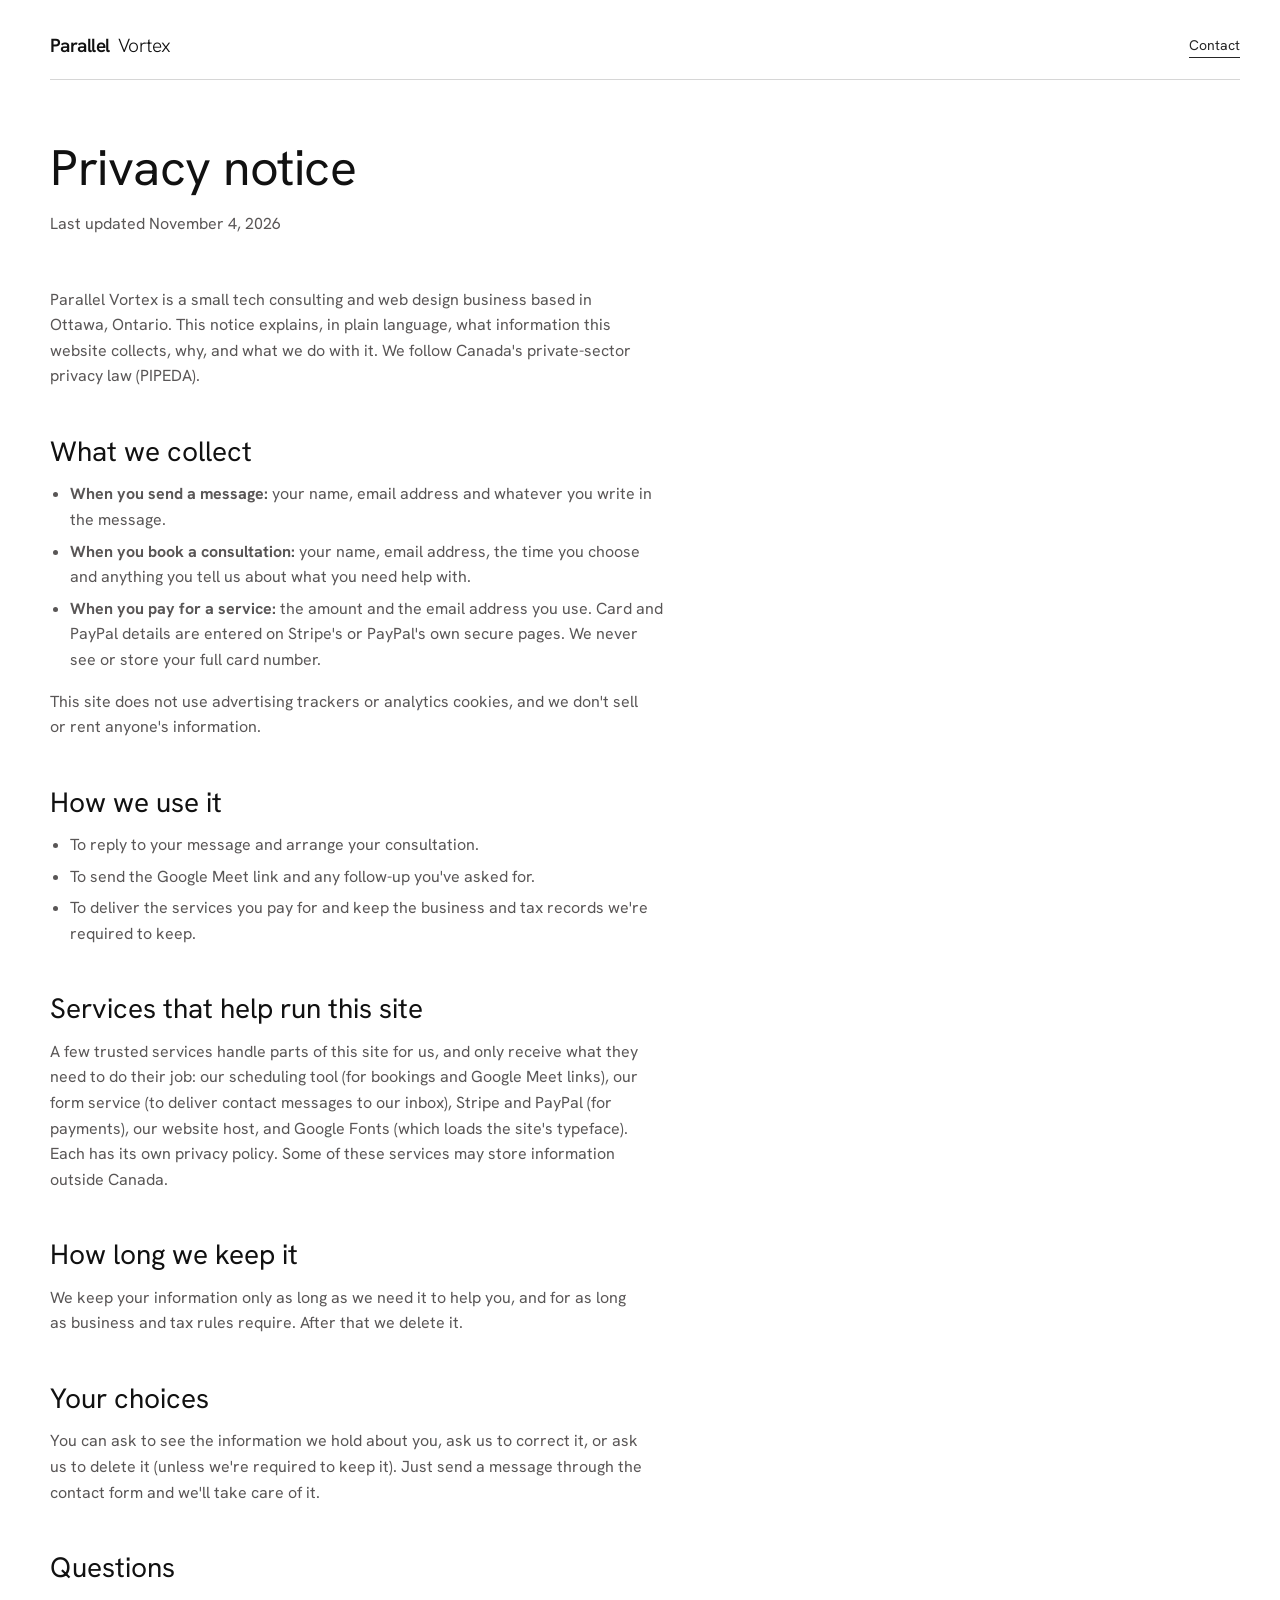
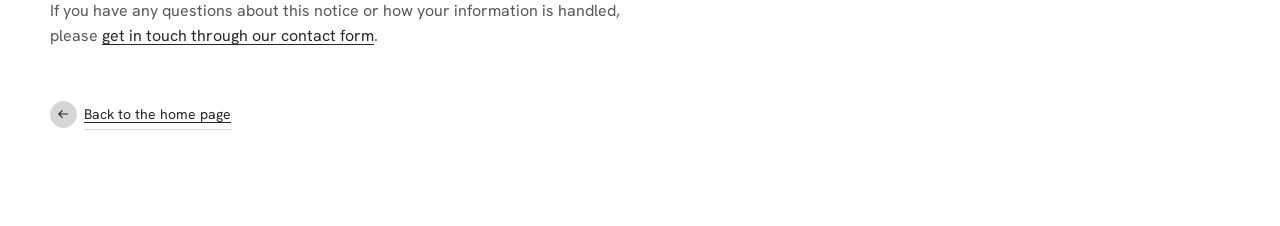
==== privacy.html @ 8aeb6123 "Wire up live integrations and launch tooling - One mode switch in js/config.js: demo keeps the built" ====
<!DOCTYPE html>
<html lang="en-CA">
<head>
  <meta charset="utf-8">
  <meta name="viewport" content="width=device-width, initial-scale=1, viewport-fit=cover">
  <title>Privacy Notice | Parallel Vortex</title>
  <meta name="description" content="How Parallel Vortex collects, uses and protects the information you share through this website.">
  <meta name="theme-color" content="#262626">
  <link rel="icon" href="data:image/svg+xml,%3Csvg xmlns='http://www.w3.org/2000/svg' viewBox='0 0 64 64'%3E%3Crect width='64' height='64' rx='14' fill='%23262626'/%3E%3Ctext x='32' y='42' font-family='Arial,sans-serif' font-size='28' font-weight='700' fill='%23fff' text-anchor='middle' letter-spacing='-1'%3EPV%3C/text%3E%3C/svg%3E">
  <link rel="apple-touch-icon" href="assets/img/apple-touch-icon.png">
  <link rel="preconnect" href="https://fonts.googleapis.com">
  <link rel="preconnect" href="https://fonts.gstatic.com" crossorigin>
  <link href="https://fonts.googleapis.com/css2?family=Hanken+Grotesk:wght@300;400;600&display=swap" rel="stylesheet">
  <link rel="stylesheet" href="css/tokens.css">
  <link rel="stylesheet" href="css/base.css">
  <link rel="stylesheet" href="css/components.css">
  <link rel="stylesheet" href="css/sections.css">
</head>
<body class="page">
  <svg width="0" height="0" style="position:absolute" aria-hidden="true" focusable="false">
    <symbol id="i-arrow" viewBox="0 0 12 12"><path d="M1 6h9.5M6.8 2.2 10.6 6l-3.8 3.8" fill="none" stroke="currentColor" stroke-width="1.2" stroke-linecap="round" stroke-linejoin="round"/></symbol>
  </svg>
  <div data-grid>
    <header class="page__bar">
      <a href="./" aria-label="Parallel Vortex home"><span class="wordmark" aria-hidden="true"><b>Parallel</b><span>Vortex</span></span></a>
      <a href="./#contact" class="buttonLine"><span class="buttonLine__label font-S">Contact</span><span class="buttonLine__line"><span></span><span></span></span></a>
    </header>

    <main class="page__body" id="main">
      <h1 class="font-XL">Privacy notice</h1>
      <p class="page__meta font-S">Last updated November 4, 2026</p>

      <p>Parallel Vortex is a small tech consulting and web design business based in Ottawa, Ontario. This notice explains, in plain language, what information this website collects, why, and what we do with it. We follow Canada's private-sector privacy law (PIPEDA).</p>

      <h2 class="font-M">What we collect</h2>
      <ul>
        <li><strong>When you send a message:</strong> your name, email address and whatever you write in the message.</li>
        <li><strong>When you book a consultation:</strong> your name, email address, the time you choose and anything you tell us about what you need help with.</li>
        <li><strong>When you pay for a service:</strong> the amount and the email address you use. Card and PayPal details are entered on Stripe's or PayPal's own secure pages. We never see or store your full card number.</li>
      </ul>
      <p>This site does not use advertising trackers or analytics cookies, and we don't sell or rent anyone's information.</p>

      <h2 class="font-M">How we use it</h2>
      <ul>
        <li>To reply to your message and arrange your consultation.</li>
        <li>To send the Google Meet link and any follow-up you've asked for.</li>
        <li>To deliver the services you pay for and keep the business and tax records we're required to keep.</li>
      </ul>

      <h2 class="font-M">Services that help run this site</h2>
      <p>A few trusted services handle parts of this site for us, and only receive what they need to do their job: our scheduling tool (for bookings and Google Meet links), our form service (to deliver contact messages to our inbox), Stripe and PayPal (for payments), our website host, and Google Fonts (which loads the site's typeface). Each has its own privacy policy. Some of these services may store information outside Canada.</p>

      <h2 class="font-M">How long we keep it</h2>
      <p>We keep your information only as long as we need it to help you, and for as long as business and tax rules require. After that we delete it.</p>

      <h2 class="font-M">Your choices</h2>
      <p>You can ask to see the information we hold about you, ask us to correct it, or ask us to delete it (unless we're required to keep it). Just send a message through the contact form and we'll take care of it.</p>

      <h2 class="font-M">Questions</h2>
      <p>If you have any questions about this notice or how your information is handled, please <a href="./#contact">get in touch through our contact form</a>.</p>

      <div class="page__actions">
        <a href="./" class="buttonArrow buttonArrow--back" data-color="slate"><span class="button__title">Back to the home page</span><span class="button__arrow" aria-hidden="true"><svg class="icon icon--a1"><use href="#i-arrow"/></svg><svg class="icon icon--a2"><use href="#i-arrow"/></svg></span></a>
      </div>
    </main>
  </div>
</body>
</html>
---- css/tokens.css ----
/* Design tokens (palette, type, easing) */
:root {
  /* Palette */
  --white: #fff;
  --grey-wash: #f8f8f8;
  --mist: #ececec;
  --slate: #d6d6d6;
  --stone: #a3a3a3;
  --grey: #747474;
  --coal: #595656;
  --off-black: #262626;
  --night-black: #111;
  --glass: #0e0e0e99;
  --overlay: #000c;

  /* Type */
  --font: 'Hanken Grotesk', 'Helvetica Neue', Arial, sans-serif;
  --fs-3xl: clamp(4.6rem, .25rem + 5.6640625vw, 7.5rem);
  --fs-xxl: clamp(4.4rem, .2857142857rem + 5.3571428571vw, 5.6rem);
  --fs-xl: clamp(3.2rem, -2.9714285714rem + 8.0357142857vw, 5rem);
  --fs-l: clamp(2.8rem, -.6285714286rem + 4.4642857143vw, 3.8rem);
  --fs-m: clamp(2.4rem, 1.0285714286rem + 1.7857142857vw, 2.8rem);
  --fs-xm: clamp(2rem, .6285714286rem + 1.7857142857vw, 2.4rem);
  --fs-body: 1.6rem;
  --fs-s: 1.4rem;
  --fs-xs: 1.2rem;

  /* Motion */
  --ease-ui: cubic-bezier(0, 0, .13, .99);
  --ease-reveal: cubic-bezier(.14, .83, .4, 1);
  --ease-std: cubic-bezier(.4, 0, .2, 1);

  /* Layout */
  --row-gap: 0;
  --column-gap: 1rem;
  --gutter: 1.5rem;
  --cut: 2rem;
}

@media (min-width: 768px) {
  :root { --gutter: 3rem; }
}
@media (min-width: 1280px) {
  :root { --gutter: 4rem; }
}

/* Service card colour sets (main / content / contrast) */
[data-tone='ink']   { --toneMain: rgb(44, 56, 71);   --toneContent: #fff;    --toneContrast: #262626; }
[data-tone='sky']   { --toneMain: rgb(206, 216, 226); --toneContent: #262626; --toneContrast: #fff; }
[data-tone='clay']  { --toneMain: rgb(140, 88, 66);   --toneContent: #fff;    --toneContrast: #262626; }
[data-tone='sand']  { --toneMain: rgb(228, 210, 188); --toneContent: #262626; --toneContrast: #fff; }
---- css/base.css ----
/* Reset + base */
*, *::before, *::after { box-sizing: border-box; }
html, body, h1, h2, h3, h4, p, ul, ol, li, figure, blockquote, fieldset, legend { margin: 0; padding: 0; }
ul, ol { list-style: none; }
img, picture, video, svg { display: block; max-width: 100%; }
a { color: inherit; text-decoration: none; }
button { background: none; border: 0; padding: 0; cursor: pointer; }
select, button, input, textarea { font-family: inherit; font-size: inherit; line-height: inherit; font-weight: inherit; color: inherit; }
textarea { outline: none; resize: vertical; }
fieldset { border: 0; min-width: 0; }
[hidden] { display: none !important; }

html {
  font-size: 62.5%;
  -webkit-text-size-adjust: 100%;
  overflow-x: clip;
  background: var(--off-black);
}
html.lenis, html.lenis body { height: auto; }
.lenis.lenis-smooth { scroll-behavior: auto !important; }
.lenis.lenis-stopped { overflow: clip; }

body {
  font-family: var(--font);
  font-size: var(--fs-body);
  line-height: 1.5;
  font-weight: 400;
  color: var(--night-black);
  background: var(--white);
  overflow-x: clip;
  min-height: 100vh;
  -webkit-font-smoothing: antialiased;
  -moz-osx-font-smoothing: grayscale;
  text-rendering: optimizeLegibility;
}
body.preloaderActive { overflow: hidden; }
html:has(body.preloaderActive) { overflow: hidden; }

::selection { background: var(--off-black); color: var(--white); }

:focus-visible { outline: .15rem dashed currentColor; outline-offset: .3rem; }

.sr-only {
  position: absolute !important; width: 1px; height: 1px; padding: 0; margin: -1px;
  overflow: hidden; clip: rect(0, 0, 0, 0); white-space: nowrap; border: 0;
}

.skipLink {
  position: fixed; top: 1rem; left: 1rem; z-index: 10000;
  background: var(--white); color: var(--off-black); padding: 1rem 1.6rem; border-radius: .6rem;
  font-size: var(--fs-s); transform: translateY(-200%); transition: transform .3s var(--ease-ui);
}
.skipLink:focus { transform: translateY(0); }

/* Type scale (mirrors the reference type classes) */
.font-3XL, .font-XXL, .font-XL, .font-L, .font-M, .font-XM, .font-S, .font-S--semibold, .font-XS, .font-XS--semibold {
  font-family: var(--font); font-weight: 400; color: inherit; letter-spacing: 0;
}
.font-3XL { font-size: var(--fs-3xl); line-height: 100%; letter-spacing: -.02em; }
.font-XXL { font-size: var(--fs-xxl); line-height: 110%; letter-spacing: -.015em; }
.font-XL  { font-size: var(--fs-xl);  line-height: 110%; letter-spacing: -.01em; }
.font-L   { font-size: var(--fs-l);   line-height: 110%; letter-spacing: -.01em; }
.font-M   { font-size: var(--fs-m);   line-height: 130%; }
.font-XM  { font-size: var(--fs-xm);  line-height: 130%; }
.font-S, .font-S--semibold { font-size: var(--fs-s); line-height: 135%; }
.font-S--semibold { font-weight: 600; }
.font-XS, .font-XS--semibold { font-size: var(--fs-xs); line-height: 140%; }
.font-XS--semibold { font-weight: 600; }

/* Grid template: [full] gutter [main] N columns [main] gutter [full] */
[data-grid] {
  display: grid;
  gap: var(--row-gap) var(--column-gap);
  grid-template-columns: [full-start] minmax(1.5rem, 1fr) [main-start] repeat(4, minmax(0, 100px)) [main-end] minmax(1.5rem, 1fr) [full-end];
  grid-template-rows: auto;
}
@media (min-width: 480px) {
  [data-grid] { grid-template-columns: [full-start] minmax(1.5rem, 1fr) [main-start] repeat(6, minmax(0, 100px)) [main-end] minmax(1.5rem, 1fr) [full-end]; }
}
@media (min-width: 768px) {
  [data-grid] { grid-template-columns: [full-start] minmax(3rem, 1fr) [main-start] repeat(12, minmax(0, 100px)) [main-end] minmax(3rem, 1fr) [full-end]; }
}
@media (min-width: 1280px) {
  [data-grid] { grid-template-columns: [full-start] minmax(4rem, 1fr) [main-start] repeat(20, minmax(50px, 80px)) [main-end] minmax(4rem, 1fr) [full-end]; }
}

/* Chamfered corner motif */
.cut-tl { clip-path: polygon(var(--cut) 0, 100% 0, 100% 100%, 0 100%, 0 var(--cut)); }
.cut-tr { clip-path: polygon(0 0, calc(100% - var(--cut)) 0, 100% var(--cut), 100% 100%, 0 100%); }
.cut-br { clip-path: polygon(0 0, 100% 0, 100% calc(100% - var(--cut)), calc(100% - var(--cut)) 100%, 0 100%); }

/* Scroll-reveal base states (set only when JS + motion are available) */
.js-motion [data-reveal] { opacity: 0; }
[data-imageanimate] {
  clip-path: inset(40% 0 0 0); opacity: .2; overflow: hidden;
  transition: clip-path 1.2s var(--ease-reveal), opacity 1.2s var(--ease-reveal);
}
[data-imageanimate] img { scale: 1.5; transition: scale 1.2s var(--ease-reveal), transform .3s ease-in-out; }
[data-imageanimate='true'] { clip-path: inset(0 0 0 0); opacity: 1; }
[data-imageanimate='true'] img { scale: 1; }
.no-js [data-imageanimate], .reduced [data-imageanimate] { clip-path: none; opacity: 1; }
.no-js [data-imageanimate] img, .reduced [data-imageanimate] img { scale: 1; }

@media (prefers-reduced-motion: reduce) {
  *, *::before, *::after { animation-duration: .01ms !important; animation-iteration-count: 1 !important; transition-duration: .01ms !important; }
}
---- css/components.css ----
/* ==========================================================================
   Icons
   ========================================================================== */
.icon { width: 1.2rem; height: 1.2rem; flex-shrink: 0; }
.icon--lg { width: 1.6rem; height: 1.6rem; }

/* ==========================================================================
   buttonArrow: underlined label + round arrow chip
   ========================================================================== */
.buttonArrow {
  display: inline-flex; flex-direction: row; align-items: center; gap: .7rem;
  color: var(--off-black); background: transparent; width: fit-content; height: 2.7rem;
  font-size: var(--fs-s); line-height: 135%; cursor: pointer; position: relative; z-index: 2;
}
.buttonArrow .button__title {
  margin-bottom: -1rem; padding-bottom: .5rem; border-bottom: .1rem solid var(--slate); white-space: nowrap;
}
.buttonArrow .button__arrow {
  border-radius: 50%; width: 2.7rem; height: 2.7rem; max-height: 2.7rem; flex-shrink: 0;
  display: flex; justify-content: center; align-items: center; margin-bottom: -.5rem;
  background: var(--white); color: var(--night-black); border: .1rem solid var(--white);
  overflow: hidden; position: relative;
  transition: width .3s var(--ease-ui), border-radius .3s var(--ease-ui), background-color .3s var(--ease-ui);
}
.buttonArrow .button__arrow .icon { position: absolute; top: 50%; left: 50%; width: 1.1rem; height: 1.1rem; }
.buttonArrow .button__arrow .icon--a1 { transform: translate(-50%, -50%); transition: transform .3s ease; }
.buttonArrow .button__arrow .icon--a2 { transform: translate(-260%, -50%); transition: transform .3s ease; }
@media (hover: hover) and (pointer: fine) {
  .buttonArrow:hover .button__arrow, [data-arrowhover]:hover .buttonArrow .button__arrow { width: 3.7rem; border-radius: 1.35rem; }
  .buttonArrow:hover .button__arrow .icon--a1, [data-arrowhover]:hover .buttonArrow .icon--a1 { transform: translate(220%, -50%); }
  .buttonArrow:hover .button__arrow .icon--a2, [data-arrowhover]:hover .buttonArrow .icon--a2 { transform: translate(-50%, -50%); transition-delay: .3s; }
}
.buttonArrow[data-color='slate'] .button__arrow { background: var(--slate); border-color: var(--slate); color: var(--off-black); }
.buttonArrow[data-color='dark'] .button__arrow { background: var(--off-black); border-color: var(--off-black); color: var(--white); }
.buttonArrow[data-color='white'] { color: var(--white); }
.buttonArrow[data-color='white'] .button__title { border-color: rgba(255, 255, 255, .5); }
.buttonArrow[data-color='white'] .button__arrow { background: var(--white); color: var(--off-black); }
.buttonArrow[data-border] .button__arrow { background: transparent; color: var(--white); }
.buttonArrow[data-no-underline] .button__title { border-bottom: none; }
.buttonArrow--icon .button__arrow { margin-bottom: 0; }
.buttonArrow--down .button__arrow { transform: rotate(90deg); }
.buttonArrow--up .button__arrow { transform: rotate(-90deg); }
.buttonArrow--back { flex-direction: row-reverse; }
.buttonArrow--back .button__arrow { transform: rotate(180deg); }
.buttonArrow[disabled], .buttonArrow[aria-disabled='true'] { opacity: .45; pointer-events: none; }
.buttonArrow.is-loading .button__arrow .icon { opacity: 0; }
.buttonArrow.is-loading .button__arrow::after {
  content: ''; width: 1.2rem; height: 1.2rem; border-radius: 50%;
  border: .15rem solid currentColor; border-right-color: transparent; animation: spin .7s linear infinite;
}
@keyframes spin { to { transform: rotate(360deg); } }

/* ==========================================================================
   buttonCircle: outlined circle with rising fill
   ========================================================================== */
.buttonCircle {
  position: relative; display: flex; align-items: center; justify-content: center;
  padding: 1.2rem; border-radius: 50%; width: fit-content; height: fit-content; overflow: hidden;
  color: var(--off-black); background: transparent; border: .1rem solid var(--off-black); isolation: isolate;
  transition: color .3s var(--ease-ui), border-color .3s var(--ease-ui);
}
.buttonCircle .icon { position: relative; z-index: 2; width: 1.4rem; height: 1.4rem; }
.buttonCircle__background {
  z-index: 1; position: absolute; inset: 100% 0 0 0; border-radius: 100%; background: var(--off-black);
  transition: all .3s var(--ease-ui);
}
.buttonCircle[data-color='white'] { color: var(--white); border-color: var(--white); }
.buttonCircle[data-color='white'] .buttonCircle__background { background: var(--white); }
.buttonCircle[data-tonecolor] { color: var(--toneContent); border-color: var(--toneContent); }
.buttonCircle[data-tonecolor] .buttonCircle__background { background: var(--toneContent); }
.buttonCircle--sm { padding: .9rem; }
.buttonCircle--sm .icon { width: 1.1rem; height: 1.1rem; }
.buttonCircle[disabled] { opacity: .3; pointer-events: none; }
@media (hover: hover) and (pointer: fine) {
  .buttonCircle:hover, [data-btnhover]:hover .buttonCircle { color: var(--white); }
  .buttonCircle:hover .buttonCircle__background, [data-btnhover]:hover .buttonCircle .buttonCircle__background { top: 0; border-radius: 25%; }
  .buttonCircle[data-color='white']:hover, [data-btnhover]:hover .buttonCircle[data-color='white'] { color: var(--off-black); }
  .buttonCircle[data-tonecolor]:hover, [data-btnhover]:hover .buttonCircle[data-tonecolor] { color: var(--toneContrast); }
}

/* ==========================================================================
   buttonLine: text with sliding underline
   ========================================================================== */
.buttonLine {
  color: var(--off-black); background: transparent; width: fit-content; height: fit-content;
  display: inline-flex; flex-direction: column; transition: color .3s var(--ease-ui); font-size: var(--fs-s);
}
.buttonLine__label { display: inline-flex; align-items: center; gap: .7rem; }
.buttonLine__line { margin-top: .3rem; width: 100%; position: relative; height: .1rem; overflow: hidden; }
.buttonLine__line > span { position: absolute; inset: 0; background: currentColor; transition: transform .3s; }
.buttonLine__line > span:last-child { transform: translateX(-105%); }
.buttonLine[data-color='white'] { color: var(--white); }
@media (hover: hover) and (pointer: fine) {
  .buttonLine:hover .buttonLine__line > span:first-child { transform: translateX(105%); }
  .buttonLine:hover .buttonLine__line > span:last-child { transform: translateX(0); transition-delay: .3s; }
}
/* Hidden-line variant (grey text, line appears on hover) */
.buttonLine[data-hideline] { color: var(--grey); }
.buttonLine[data-hideline] .buttonLine__line > span:first-child { transform: translateX(-105%); }
.buttonLine[data-hideline] .buttonLine__line > span:last-child { opacity: 0; }
@media (hover: hover) and (pointer: fine) {
  .buttonLine[data-hideline]:hover { color: var(--white); }
  .buttonLine[data-hideline]:hover .buttonLine__line > span:first-child { transform: translateX(0); }
}

/* ==========================================================================
   Header + menu button
   ========================================================================== */
.mainHeader { position: fixed; inset: 0 0 auto 0; z-index: 900; pointer-events: none; }
.navigationMain { position: relative; }
.navigationMain__topBar {
  grid-column: main; display: flex; align-items: center; justify-content: space-between;
  margin: 2.5rem -1rem; padding: 1rem; position: relative; z-index: 10;
}
.navigationMain__topBarLogo {
  pointer-events: auto; display: flex; align-items: center; height: 3rem; color: var(--white);
  transition: color .3s;
}
body[data-logocolor='dark'] .navigationMain__topBarLogo { color: var(--night-black); }
.menu-open .navigationMain__topBarLogo { color: var(--white) !important; opacity: 1 !important; pointer-events: auto !important; }
.navigationMain__topBarItems { pointer-events: auto; display: flex; }

.wordmark { display: inline-flex; align-items: baseline; gap: .45em; font-size: 1.9rem; line-height: 1; letter-spacing: -.03em; white-space: nowrap; }
.wordmark b { font-weight: 600; }
.wordmark span { font-weight: 300; }

.buttonMenu {
  padding: 0 .7rem 0 0; border-radius: .6rem; background: var(--glass);
  -webkit-backdrop-filter: blur(5px); backdrop-filter: blur(5px); color: var(--white);
  height: 3.6rem; display: flex; align-items: center; justify-content: center; transition: all .3s;
}
.buttonMenu:focus-visible { outline: .15rem dashed var(--white); outline-offset: .2rem; }
.buttonMenu__text {
  background: var(--off-black); height: 2.4rem; margin-left: .6rem; margin-right: .5rem; padding: 0 .8rem;
  border-radius: .4rem; display: flex; align-items: center; justify-content: center; color: var(--white);
}
.buttonMenu__textClose { display: none; }
.buttonMenu[data-menu='open'] { color: var(--night-black); background: var(--white); }
.buttonMenu[data-menu='open'] .buttonMenu__textMenu { display: none; }
.buttonMenu[data-menu='open'] .buttonMenu__textClose { display: flex; }
.menuLine { width: 3rem; height: 3rem; overflow: visible; }

/* ==========================================================================
   Full-screen menu overlay
   ========================================================================== */
.navigationMain__dropDown {
  position: fixed; inset: 0; top: 100vh; height: 100dvh; min-height: 100dvh; width: 100%;
  background: var(--overlay); -webkit-backdrop-filter: blur(3.5rem); backdrop-filter: blur(3.5rem);
  color: var(--white); pointer-events: auto; display: none; grid-template-rows: auto 1fr;
  overflow-y: auto; overscroll-behavior: contain; z-index: 5;
}
.navigationMain__dropDownLine {
  grid-column: 2 / -2; grid-row: 1; height: 10rem; border-bottom: .1rem solid var(--white); opacity: .3;
}
@media (min-width: 1280px) { .navigationMain__dropDownLine { height: 13rem; } }
.navigationMain__dropDownWrapper {
  grid-column: full; grid-row: 2; display: grid; grid-template-columns: subgrid; grid-template-rows: auto auto 1fr;
  padding-bottom: 2.5rem;
}
@media (min-width: 768px) { .navigationMain__dropDownWrapper { grid-template-rows: auto 1fr; padding-bottom: 3.5rem; } }

.navigationMain__label { padding: 1rem 0; color: var(--grey); margin-bottom: .7rem; display: block; }
@media (min-width: 768px) { .navigationMain__label { padding: 1.6rem 0 1rem; } }

.navigationMain__mainMenu {
  grid-column: 2 / -2; grid-row: 1; display: flex; flex-direction: column; padding-bottom: 3rem;
  border-bottom: 1px solid rgba(255, 255, 255, .3);
}
@media (min-width: 768px) { .navigationMain__mainMenu { grid-column: 2 / 9; border-bottom: none; padding-bottom: 0; } }
@media (min-width: 1280px) { .navigationMain__mainMenu { grid-column: 2 / 12; } }
.navigationMain__mainMenuItem { display: inline-flex; margin-bottom: .7rem; transition: filter .3s, opacity .3s; }

.navigationMain__subMenu {
  grid-column: 2 / -2; grid-row: 2; display: flex; flex-direction: column; gap: .3rem;
  padding: 2rem 0 3rem; border-bottom: 1px solid rgba(255, 255, 255, .3);
}
@media (min-width: 768px) { .navigationMain__subMenu { grid-column: 9 / -2; grid-row: 1; padding: 0; border-bottom: none; } }
@media (min-width: 1280px) { .navigationMain__subMenu { grid-column: -9 / -2; } }
.navigationMain__subMenuItem { display: inline-flex; margin-bottom: 1rem; transition: filter .3s; }
@media (min-width: 768px) { .navigationMain__subMenuItem { margin-bottom: .2rem; } }
@media (min-width: 768px) and (hover: hover) {
  [data-blurred='true'] { filter: blur(.2rem); }
}

.navigationMain__bottom {
  grid-column: 2 / -2; grid-row: 3; align-self: end; display: flex; flex-direction: column; gap: 4rem; margin-top: 5rem;
}
@media (min-width: 768px) {
  .navigationMain__bottom { grid-row: 2; flex-direction: row; justify-content: space-between; align-items: end; margin-top: 6rem; }
}
.navigationMain__social { display: flex; flex-direction: row; gap: 2rem; flex-wrap: wrap; }
.navigationMain__contact { display: flex; gap: 4rem; flex-wrap: wrap; }

.contactInfo { display: flex; flex-direction: column; gap: .4rem; }
.contactInfo__label { margin-bottom: .6rem; }
.contactInfo p { color: inherit; }

/* ==========================================================================
   Blob cursor
   ========================================================================== */
.blob {
  position: fixed; top: 0; left: 0; z-index: 800; pointer-events: none;
  width: 11rem; height: 11rem; border-radius: 50%; display: none; align-items: center; justify-content: center;
  background: var(--glass); -webkit-backdrop-filter: blur(10px); backdrop-filter: blur(10px);
  color: var(--white); font-size: 1.6rem; font-weight: 300; text-align: center;
  transform: scale(0); opacity: 0;
}
@media (hover: hover) and (pointer: fine) { .blob { display: flex; } }

/* ==========================================================================
   Form fields (underline style)
   ========================================================================== */
.field { display: flex; flex-direction: column; gap: .6rem; position: relative; }
.field__label { color: var(--coal); }
.field__input {
  width: 100%; border: 0; border-bottom: .1rem solid var(--slate); background: transparent;
  padding: .6rem 0 1rem; font-size: var(--fs-xm); line-height: 1.3; color: var(--night-black); border-radius: 0;
  transition: border-color .3s var(--ease-ui); -webkit-appearance: none; appearance: none;
}
.field__input::placeholder { color: var(--stone); }
.field__input:focus { outline: none; border-bottom-color: var(--off-black); }
.field__input:focus-visible { outline: none; }
textarea.field__input { min-height: 9rem; font-size: var(--fs-body); line-height: 1.5; }
.field__error { color: #a3312a; font-size: var(--fs-xs); min-height: 1.7rem; }
.field.is-invalid .field__input { border-bottom-color: #a3312a; }
.field-row { display: grid; grid-template-columns: 1fr 1fr; gap: 2rem; }
.field-row--3 { grid-template-columns: 2fr 1fr 1fr; }
@media (max-width: 479px) { .field-row--3 { grid-template-columns: 1fr 1fr; } .field-row--3 > :first-child { grid-column: 1 / -1; } }

/* ==========================================================================
   Modal (checkout)
   ========================================================================== */
.modal { position: fixed; inset: 0; z-index: 950; display: none; }
.modal.is-open { display: block; }
.modal__backdrop {
  position: absolute; inset: 0; background: var(--overlay);
  -webkit-backdrop-filter: blur(1.5rem); backdrop-filter: blur(1.5rem); opacity: 0;
}
.modal__scroller { position: absolute; inset: 0; overflow-y: auto; overscroll-behavior: contain; display: flex; padding: 2rem 1.5rem; }
.modal__panel {
  --cut: 3rem;
  position: relative; margin: auto; width: 100%; max-width: 54rem; background: var(--white); color: var(--night-black);
  padding: 3.2rem 2.4rem 3rem; clip-path: polygon(0 0, calc(100% - var(--cut)) 0, 100% var(--cut), 100% 100%, 0 100%);
}
@media (min-width: 768px) { .modal__panel { padding: 4.5rem 4.5rem 4rem; } }
.modal__close { position: absolute; top: 1.6rem; right: 4.2rem; }
.modal__eyebrow { color: var(--coal); display: block; margin-bottom: 1.2rem; }
.modal__title { margin-bottom: .6rem; padding-right: 4rem; }
.modal__sub { color: var(--coal); margin-bottom: 3rem; }
.modal__form { display: flex; flex-direction: column; gap: 1.6rem; }
.modal__actions { display: flex; align-items: center; justify-content: space-between; gap: 2rem; margin-top: 2rem; flex-wrap: wrap; }
.modal__note { color: var(--grey); display: flex; align-items: center; gap: .6rem; }
.modal__step[hidden] { display: none; }

/* Success state shared by booking / checkout / contact */
.success { display: flex; flex-direction: column; align-items: flex-start; gap: 1.6rem; }
.success__icon {
  width: 5.6rem; height: 5.6rem; border-radius: 50%; border: .1rem solid currentColor;
  display: flex; align-items: center; justify-content: center; margin-bottom: 1rem;
}
.success__icon svg { width: 2.2rem; height: 2.2rem; }
.success__icon path { stroke-dasharray: 30; stroke-dashoffset: 30; }
.success.is-in .success__icon path { animation: draw .7s .25s var(--ease-ui) forwards; }
@keyframes draw { to { stroke-dashoffset: 0; } }
.success__text { color: var(--coal); max-width: 46rem; }
.success__recap { display: flex; flex-direction: column; gap: .3rem; padding: 1.6rem 0; border-top: .1rem solid var(--slate); border-bottom: .1rem solid var(--slate); width: 100%; }
---- css/sections.css ----
/* ==========================================================================
   Preloader (acronym reveal)
   ========================================================================== */
.preloader {
  position: fixed; inset: 0; z-index: 9000; background: var(--off-black);
  display: flex; justify-content: center; align-items: center; min-width: 100vw; overflow: hidden;
}
.no-js .preloader, .reduced .preloader, .skip-preloader .preloader { display: none; }
.preloader__imageWrapper {
  position: relative; z-index: 10; height: 20rem; width: auto; aspect-ratio: 8 / 5;
  display: grid; grid-template: 100% / 100%; transform: scale(0);
  clip-path: polygon(4rem 0, 100% 0, 100% calc(100% - 4rem), calc(100% - 4rem) 100%, 0 100%, 0 4rem);
}
.preloader__image { grid-area: 1 / 1; width: 100%; height: 100%; object-fit: cover; }
.preloader__mark {
  grid-area: 1 / 1; place-self: center; z-index: 2; color: var(--white); text-align: center;
  opacity: 0; text-shadow: 0 .2rem 2rem rgba(0, 0, 0, .25); white-space: nowrap;
}
.preloader__mark .wordmark { font-size: clamp(2.6rem, 1.4rem + 2vw, 4.2rem); }
.preloader__wordWrapper { position: absolute; top: 50%; left: 50%; transform: translate(-50%, -50%); }
.preloader__section { position: relative; display: flex; flex-direction: column; width: fit-content; color: var(--white); }
.preloader__section::before {
  content: ''; position: absolute; top: 0; left: 1rem; height: 100%; width: 4rem; background: var(--off-black); z-index: 3;
}
.preloader__word { display: flex; margin: 0 5rem; width: fit-content; overflow: hidden; opacity: 0; }
.preloader__wordFl { position: relative; background: var(--off-black); z-index: 2; }
.preloader__wordRl { position: relative; z-index: 1; transform: translateX(-150%); }

/* ==========================================================================
   Hero + services track
   ========================================================================== */
.homeHero {
  position: relative; width: 100%; max-width: 100%; display: grid; grid-template-columns: 1fr;
  grid-template-rows: 100svh auto; min-height: calc(100svh + 1px); background: var(--night-black);
}
.homeHero__main {
  grid-column: 1 / -1; grid-row: 1; height: 100svh; position: sticky; top: 0; width: 100%;
  display: grid; column-gap: var(--column-gap);
  grid-template-columns: minmax(1.5rem, 1fr) repeat(4, minmax(0, 100px)) minmax(1.5rem, 1fr);
  grid-template-rows: 6rem 1fr 10rem 1fr 6rem; padding: 4rem 0 3.5rem; color: var(--white); isolation: isolate;
}
@media (min-width: 480px) {
  .homeHero__main { grid-template-columns: minmax(1.5rem, 1fr) repeat(6, minmax(0, 100px)) minmax(1.5rem, 1fr); }
}
.homeHero__media { position: absolute; inset: 0; width: 100vw; overflow: hidden; z-index: -2; }
.homeHero__mainBackground {
  position: absolute; inset: 0; width: 100%; height: 100%; object-fit: cover; filter: brightness(.42);
  transform-origin: 62% 45%; animation: kenburns 32s ease-in-out infinite alternate;
}
@keyframes kenburns { from { transform: scale(1.02) translate3d(0, 0, 0); } to { transform: scale(1.14) translate3d(-1.5%, -1%, 0); } }
.homeHero__mainOverlay { position: absolute; inset: 0; width: 100vw; background: rgba(0, 0, 0, 0); z-index: -1; pointer-events: none; }
.homeHero__vortex {
  position: absolute; top: 50%; left: 62%; width: 200vmax; height: 200vmax; margin: -100vmax 0 0 -100vmax;
  pointer-events: none; opacity: .55; mix-blend-mode: soft-light;
  background:
    conic-gradient(from 0deg at 50% 50%, transparent 0deg, rgba(255,255,255,.10) 40deg, transparent 95deg,
      transparent 180deg, rgba(255,255,255,.08) 230deg, transparent 290deg, transparent 360deg);
  -webkit-mask: radial-gradient(circle at 50% 50%, #000 0, #000 12%, transparent 46%);
  mask: radial-gradient(circle at 50% 50%, #000 0, #000 12%, transparent 46%);
  animation: vortex 90s linear infinite;
}
@keyframes vortex { to { transform: rotate(360deg); } }
.no-vortex .homeHero__vortex { display: none; }

.homeHero__detail { color: var(--white); }
.homeHero__detail--one { grid-column: 2 / -2; grid-row: 3; align-self: start; }
.homeHero__detail--two { grid-column: 2 / -2; grid-row: 3; align-self: start; margin-top: 2.6rem; opacity: .8; }
.homeHero__detail--three {
  grid-row: 5; grid-column: 2 / -1; place-self: end start; width: fit-content; height: fit-content;
  border-bottom: .1rem solid var(--white); padding-bottom: .8rem; cursor: pointer;
  display: flex; align-items: center; gap: 1rem;
}
.homeHero__detail--three .buttonArrow { display: none; }
.homeHero__explore--touch { display: none; }
@media (hover: none) and (pointer: coarse) {
  .homeHero__explore--touch { display: inline; }
  .homeHero__explore--fine { display: none; }
}
.homeHero__title { grid-row: 4; grid-column: 2 / -2; align-self: end; max-width: 90rem; position: relative; }
.homeHero__title h1 { max-width: 12ch; }
.homeHero__cta { margin-top: 3.2rem; }

@media (min-width: 768px) {
  .homeHero__main {
    position: absolute; top: 0; left: 0; height: 100vh;
    grid-template-columns: repeat(12, minmax(0, 1fr)); grid-template-rows: 1fr auto 1fr; padding: 6rem 3rem;
  }
  .homeHero__detail--one { grid-row: 2; grid-column: 1 / 5; }
  .homeHero__detail--two { grid-row: 2; grid-column: 5 / 9; margin-top: 0; opacity: 1; }
  .homeHero__detail--three {
    grid-row: 2; grid-column: 9 / -1; place-self: start end; border-bottom: none; padding-bottom: 0;
    justify-content: flex-end; width: auto;
  }
  .homeHero__detail--three .buttonArrow { display: inline-flex; margin-top: -.5rem; }
  .homeHero__title { grid-row: 3; grid-column: 1 / -1; width: 90vw; }
}
@media (min-width: 768px) and (pointer: coarse) { .homeHero__detail--three .buttonArrow .button__arrow { transform: rotate(90deg); } }
@media (pointer: fine) and (min-width: 992px) { .homeHero__main { padding: 6rem 4rem 6rem 5rem; } }

/* Desktop: pinned horizontal track. Cards start just right of the hero copy. */
@media (pointer: fine) and (min-width: 768px) {
  .js-motion .homeHero { height: 100vh; grid-template-columns: 100vw auto; grid-template-rows: 100vh; min-height: unset; margin-bottom: 20rem; overflow: visible; }
  .js-motion .homeHero__main { grid-column: 1; }
  .js-motion .homeHero__categories { grid-column: 2; grid-row: 1; flex-flow: row nowrap; height: 100vh; width: fit-content; z-index: 2; }
}
@media (pointer: fine) and (min-width: 1280px) {
  .homeHero__main { grid-template-columns: repeat(22, minmax(0, 1fr)); }
  .js-motion .homeHero { grid-template-columns: calc(100vw - 20rem) auto; }
  .js-motion .homeHero__main { max-width: calc(100vw - 20rem); }
  .homeHero__detail--one { grid-column: 1 / 7; }
  .homeHero__detail--two { grid-column: 7 / 13; }
  .homeHero__detail--three { grid-column: -7 / -1; }
}

.homeHero__categories { display: flex; flex-direction: column; grid-column: 1 / -1; grid-row: 2; width: 100%; height: fit-content; position: relative; z-index: 2; }

/* Card (mobile/touch first) */
.svcCard {
  position: relative; width: 100%; max-width: 100vw; overflow: hidden; color: var(--toneContent);
  display: grid; grid-template-columns: 72% 28%; grid-template-rows: 27.5rem;
}
.svcCard__wrap { grid-column: 1 / -1; grid-row: 1; background: var(--toneMain); color: var(--toneContent); }
.svcCard__image {
  grid-row: 1; grid-column: 2; position: relative; overflow: hidden; height: 100%; min-width: 10rem; z-index: 2; cursor: pointer; contain: paint;
}
.svcCard__image img { position: absolute; inset: 0; width: 100%; height: 100%; object-fit: cover; filter: brightness(.8); backface-visibility: hidden; }
.svcCard__content {
  position: relative; height: 100%; display: grid; padding: 2rem 2.5rem;
  grid-template-columns: calc(72% + 1.25rem) calc(28% - 1.25rem); grid-template-rows: 1fr auto auto;
}
.svcCard__button { display: none; }
.svcCard__title { grid-row: 1; grid-column: 1; max-width: 9em; font-size: clamp(3.2rem, 2rem + 3vw, 5.6rem); padding-right: 1rem; }
.svcCard__subtitle { grid-row: 2; grid-column: 1; max-width: 18rem; margin-top: 1.5rem; opacity: .85; }
.svcCard__count { grid-row: 3; grid-column: 1; align-self: end; margin-top: 1.5rem; }
.svcCard__thumb {
  --cut: 2rem; grid-row: 2 / 4; grid-column: 1; justify-self: end; align-self: end; margin-right: 1.5rem;
  width: 10rem; height: 6.8rem; position: relative; overflow: hidden;
  clip-path: polygon(0 0, 100% 0, 100% calc(100% - var(--cut)), calc(100% - var(--cut)) 100%, 0 100%);
}
.svcCard__thumb img { width: 100%; height: 100%; object-fit: cover; }
@media (max-width: 479px) { .svcCard__thumb { display: none; } }

.svcCard--last { display: none; }

@media (pointer: fine) and (min-width: 768px) {
  .js-motion .svcCard {
    height: 100%; width: auto; min-width: 50rem; max-width: 80vw; aspect-ratio: 6 / 7; margin-right: -.2rem;
    grid-template-columns: 1fr; grid-template-rows: calc(100vh - 28.5rem) 28.5rem;
  }
  .js-motion .svcCard--last { display: block; background: var(--white); }
  .js-motion .svcCard__image { grid-column: 1 / -1; grid-row: 1; width: 100%; }
  .js-motion .svcCard__image img { filter: none; }
  .js-motion .svcCard__wrap { grid-row: 2; }
  .js-motion .svcCard__content { padding: 4rem 3rem 0; grid-template-columns: 1fr auto; grid-template-rows: 1fr auto auto; }
  .js-motion .svcCard__button { display: flex; grid-column: 2; grid-row: 1; align-self: start; opacity: 0; margin-left: auto; z-index: 3; }
  .js-motion .svcCard__title { grid-row: 2; grid-column: 1; font-size: var(--fs-xxl); }
  .js-motion .svcCard__subtitle { grid-row: 2; grid-column: 2; place-self: end end; text-align: right; font-size: 1.6rem; max-width: 18rem; margin: 0; }
  .js-motion .svcCard__count { grid-row: 3; grid-column: 1; padding: 1rem 0 3rem; margin: 0; }
  .js-motion .svcCard__thumb { display: none; }
}
@media (pointer: fine) and (min-width: 1280px) { .js-motion .svcCard { max-width: 90rem; } }

/* ==========================================================================
   About (statement block)
   ========================================================================== */
.blockIntro { padding: 8rem 0 5rem; }
@media (min-width: 992px) { .blockIntro { padding: 6rem 0; } }
.blockIntro__title { grid-column: 2 / -2; margin-bottom: 5rem; color: var(--night-black); }
@media (min-width: 992px) { .blockIntro__title { margin-bottom: 6rem; grid-column: 2 / -3; } }
@media (min-width: 1280px) { .blockIntro__title { grid-column: 2 / -6; } }
@media (min-width: 1440px) { .blockIntro__title { grid-column: 2 / -9; } }
.blockIntro__tagline { grid-column: 2 / -2; margin-bottom: 2.5rem; color: var(--coal); }
@media (min-width: 768px) { .blockIntro__tagline { grid-row: 2; grid-column: 2 / 5; } }
@media (min-width: 1280px) { .blockIntro__tagline { grid-column: 2 / 6; } }
.blockIntro__text { grid-column: 2 / -2; margin-bottom: 4rem; color: var(--off-black); }
@media (min-width: 768px) { .blockIntro__text { grid-row: 2; grid-column: 6 / -2; } }
@media (min-width: 992px) { .blockIntro__text { grid-column: 6 / -3; } }
@media (min-width: 1280px) { .blockIntro__text { grid-column: 7 / -5; } }
.blockIntro__text p + p { margin-top: 1.6rem; }
.blockIntro__button { grid-column: 2 / -2; }
@media (min-width: 768px) { .blockIntro__button { grid-column: 6 / -2; } }
@media (min-width: 1280px) { .blockIntro__button { grid-column: 7 / -5; } }

/* ==========================================================================
   Section header (shared)
   ========================================================================== */
.sectionHead { grid-column: 2 / -2; display: flex; flex-direction: column; gap: 1.6rem; padding-bottom: 3rem; margin-bottom: 5rem; border-bottom: .1rem solid var(--slate); }
.sectionHead__eyebrow { color: var(--coal); }
.sectionHead__text { color: var(--coal); max-width: 44rem; }
@media (min-width: 768px) {
  .sectionHead { flex-direction: row; justify-content: space-between; align-items: end; gap: 4rem; }
  .sectionHead__text { text-align: right; }
}

/* ==========================================================================
   How it works (process panel)
   ========================================================================== */
.process { margin: 10rem 0; }
.process__panel {
  grid-column: 1 / -1; display: grid; grid-template-columns: subgrid; background: var(--grey-wash);
  padding: 10rem 0 10rem; position: relative;
}
.process__panel::after {
  content: ''; position: absolute; top: 0; right: 0; width: 6rem; height: 6rem; background: var(--white);
  clip-path: polygon(100% 0, 0 0, 100% 100%);
}
@media (min-width: 992px) { .process__panel::after { width: 7rem; height: 7rem; } }
.process__tagline { grid-column: 2 / -2; padding-bottom: 1.5rem; border-bottom: .1rem solid var(--coal); margin-bottom: 3rem; color: var(--coal); display: flex; justify-content: space-between; }
.process__title { grid-column: 2 / -2; margin-bottom: 6rem; }
@media (min-width: 768px) { .process__title { grid-column: 2 / -4; } }
@media (min-width: 1280px) { .process__title { grid-column: 2 / -9; } }
.process__steps { grid-column: 2 / -2; display: grid; grid-template-columns: 1fr; gap: 1rem; counter-reset: step; }
@media (min-width: 768px) { .process__steps { grid-template-columns: 1fr 1fr; } }
@media (min-width: 1280px) { .process__steps { grid-template-columns: repeat(4, 1fr); } }
.step {
  --cut: 3rem; background: var(--white); padding: 2.6rem 2.6rem 3rem; min-height: 26rem;
  display: flex; flex-direction: column; justify-content: space-between; gap: 4rem;
  clip-path: polygon(0 0, calc(100% - var(--cut)) 0, 100% var(--cut), 100% 100%, 0 100%);
}
@media (min-width: 1280px) { .step { min-height: 34rem; } }
.step__num { color: var(--coal); display: flex; align-items: center; gap: 1rem; }
.step__num::after { content: ''; flex: 1; height: .1rem; background: var(--slate); max-width: 6rem; }
.step__title { margin-bottom: 1.2rem; }
.step__text { color: var(--coal); }

/* ==========================================================================
   Booking
   ========================================================================== */
.book { padding: 10rem 0; scroll-margin-top: 0; }
.book__info { grid-column: 2 / -2; display: flex; flex-direction: column; gap: 3rem; margin-bottom: 4rem; }
.book__widget { grid-column: 1 / -1; }
@media (min-width: 480px) { .book__widget { grid-column: 2 / -2; } }
@media (min-width: 992px) {
  .book__info { grid-column: 2 / 6; margin-bottom: 0; }
  .book__widget { grid-column: 6 / -2; }
}
@media (min-width: 1280px) {
  .book__info { grid-column: 2 / 8; }
  .book__widget { grid-column: 9 / -2; }
}
.book__facts { display: flex; flex-direction: column; }
.book__fact { display: flex; align-items: center; gap: 1.4rem; padding: 1.4rem 0; border-bottom: .1rem solid var(--slate); }
.book__fact:first-child { border-top: .1rem solid var(--slate); }
.book__fact .icon { width: 1.8rem; height: 1.8rem; color: var(--coal); }
.book__lede { color: var(--coal); }

.booker {
  --cut: 3rem; background: var(--grey-wash); padding: 2.6rem 1.8rem 3rem; position: relative; min-height: 52rem;
  clip-path: polygon(0 0, calc(100% - var(--cut)) 0, 100% var(--cut), 100% 100%, 0 100%);
}
@media (min-width: 768px) { .booker { padding: 4rem 4.5rem 4.5rem; } }
.booker__progress { display: flex; gap: 2.4rem; margin-bottom: 3.6rem; color: var(--stone); flex-wrap: wrap; padding-right: 2rem; }
.booker__progress li { display: flex; gap: .6rem; transition: color .3s; }
.booker__progress li[aria-current='step'], .booker__progress li.is-done { color: var(--off-black); }
.booker__step[hidden] { display: none; }
.booker__pick { display: grid; grid-template-columns: 1fr; gap: 4rem; }
@media (min-width: 768px) { .booker__pick { grid-template-columns: minmax(0, 1.25fr) minmax(0, 1fr); gap: 4.5rem; } }

.cal__head { display: flex; align-items: center; justify-content: space-between; margin-bottom: 2rem; }
.cal__nav { display: flex; gap: .8rem; }
.cal__grid { display: grid; grid-template-columns: repeat(7, 1fr); gap: .4rem; }
.cal__dow { text-align: center; color: var(--grey); padding-bottom: .8rem; }
.cal__day {
  aspect-ratio: 1; border-radius: 50%; display: flex; align-items: center; justify-content: center;
  font-size: var(--fs-s); color: var(--stone); position: relative; transition: background-color .3s var(--ease-ui), color .3s var(--ease-ui);
  max-width: 5.2rem; width: 100%; justify-self: center;
}
.cal__day[data-available='true'] { color: var(--night-black); background: var(--white); font-weight: 600; }
@media (hover: hover) { .cal__day[data-available='true']:hover { background: var(--slate); } }
.cal__day[aria-selected='true'] { background: var(--off-black) !important; color: var(--white) !important; }
.cal__day[data-today='true']::after {
  content: ''; position: absolute; bottom: 18%; left: 50%; width: .4rem; height: .4rem; border-radius: 50%;
  background: currentColor; transform: translateX(-50%);
}
.cal__day:disabled { cursor: default; }
.cal__day:focus-visible { outline: .15rem dashed var(--off-black); outline-offset: .2rem; }
.cal__tz { margin-top: 2rem; color: var(--grey); }

.slots__head { margin-bottom: 2rem; min-height: 3.1rem; display: flex; align-items: center; }
.slots__empty { color: var(--grey); }
.slots__list { display: grid; grid-template-columns: 1fr 1fr; gap: .8rem; max-height: 38rem; overflow-y: auto; padding: .2rem; scrollbar-width: thin; }
.slot {
  border: .1rem solid var(--slate); border-radius: .6rem; padding: 1.2rem 1rem; font-size: var(--fs-s);
  background: var(--white); text-align: center; width: 100%; transition: border-color .3s var(--ease-ui), background-color .3s var(--ease-ui), color .3s var(--ease-ui);
}
@media (hover: hover) { .slot:hover { border-color: var(--off-black); background: var(--off-black); color: var(--white); } }
.slot:focus-visible { outline: .15rem dashed var(--off-black); outline-offset: .2rem; }

.booker__recap {
  display: flex; justify-content: space-between; align-items: center; gap: 2rem; flex-wrap: wrap;
  padding: 1.8rem 0; margin-bottom: 3rem; border-top: .1rem solid var(--slate); border-bottom: .1rem solid var(--slate);
}
.booker__recap strong { font-weight: 400; }
.booker__form { display: flex; flex-direction: column; gap: 1.8rem; }
.booker__actions { display: flex; justify-content: space-between; align-items: center; gap: 2rem; flex-wrap: wrap; margin-top: 1.6rem; }
.booker__calendly { min-height: 70rem; }
.booker--embed { padding: 1.2rem; background: var(--white); border: .1rem solid var(--slate); }
.booker__iframe { display: block; width: 100%; height: 72rem; border: 0; background: var(--white); }
.booker__fallback { margin-top: 1.2rem; color: var(--grey); padding: 0 1rem 1rem; }
.booker__fallback a { color: var(--off-black); text-decoration: underline; text-underline-offset: .3rem; }

/* ==========================================================================
   Sessions & services
   ========================================================================== */
.sessions { padding: 10rem 0; }
.sessions__grid { grid-column: 2 / -2; display: grid; grid-template-columns: 1fr; gap: 6rem 2rem; }
@media (min-width: 768px) { .sessions__grid { grid-template-columns: repeat(3, 1fr); } }
.sessionCard { display: flex; flex-direction: column; }
.sessionCard__media { --cut: 3rem; position: relative; aspect-ratio: 8 / 6; overflow: hidden; clip-path: polygon(var(--cut) 0, 100% 0, 100% 100%, 0 100%, 0 var(--cut)); }
.sessionCard__media > div { position: absolute; inset: 0; }
.sessionCard__media img { width: 100%; height: 100%; object-fit: cover; transform: scale(1.02); transition: transform .3s ease-in-out; }
@media (hover: hover) { .sessionCard:hover .sessionCard__media img { transform: scale(1); } }
.sessionCard__count { margin-top: 2.4rem; color: var(--grey); }
.sessionCard__title { margin-top: .6rem; }
.sessionCard__text { margin-top: 1rem; color: var(--coal); max-width: 36rem; }
.sessionCard__price { margin-top: auto; padding-top: 2.4rem; }
.sessionCard__priceInner { border-top: .1rem solid var(--slate); padding-top: 1.6rem; display: flex; gap: .8rem; align-items: center; color: var(--off-black); }
.sessionCard__actions { display: flex; flex-direction: column; gap: 2rem; margin-top: 2.6rem; }
@media (min-width: 480px) and (max-width: 767px) { .sessionCard__actions { flex-direction: row; gap: 3rem; } }
.sessionCard__actions .buttonArrow { width: 100%; justify-content: space-between; }
.sessionCard__actions .button__title { flex: 1; text-align: left; }

/* ==========================================================================
   Contact
   ========================================================================== */
.contact { padding: 6rem 0 4rem; }
.contact__intro { grid-column: 2 / -2; display: flex; flex-direction: column; gap: 2.4rem; margin-bottom: 5rem; }
.contact__formWrap { grid-column: 2 / -2; }
@media (min-width: 992px) {
  .contact__intro { grid-column: 2 / 7; margin-bottom: 0; }
  .contact__formWrap { grid-column: 8 / -2; }
}
@media (min-width: 1280px) {
  .contact__intro { grid-column: 2 / 9; }
  .contact__formWrap { grid-column: 11 / -2; }
}
.contact__text { color: var(--coal); max-width: 42rem; }
.contact__place { display: flex; align-items: center; gap: 1rem; color: var(--off-black); }
.contact__place .icon { width: 1.6rem; height: 1.6rem; }
.contact__form { display: flex; flex-direction: column; gap: 2rem; }
.contact__actions { margin-top: 1.4rem; }

/* ==========================================================================
   Footer
   ========================================================================== */
.navigationFooter { padding-top: 10rem; background: var(--white); grid-template-rows: auto auto; }
@media (min-width: 992px) { .navigationFooter { padding-top: 12rem; } }
.navigationFooter__topSection {
  grid-column: full; grid-row: 1; position: relative; z-index: 2; overflow: hidden; background: var(--off-black); color: var(--white);
  display: grid; grid-template-columns: subgrid; grid-template-rows: auto auto 1fr; min-height: 100vh; padding-bottom: 6rem;
}
.navigationFooter__topSection::before { content: ''; position: absolute; inset: 0; background: #0009; z-index: -1; }
.navigationFooter__mainImage { position: absolute; inset: 0; height: 100%; width: 100%; z-index: -2; transform: scale(1.4); }
.navigationFooter__mainImage img { width: 100%; height: 100%; object-fit: cover; }
.navigationFooter__line { grid-column: 2 / -2; grid-row: 1; height: 3rem; opacity: .3; border-bottom: .1rem solid var(--white); }
@media (min-width: 768px) { .navigationFooter__line { height: 4rem; } }
.navigationFooter__mainMenu { grid-column: 2 / -2; grid-row: 2; display: flex; flex-direction: column; gap: .7rem; margin-top: 4rem; }
.navigationFooter__label { color: var(--stone); margin-bottom: .7rem; }
@media (min-width: 768px) {
  .navigationFooter__mainMenu { grid-column: 2 / 9; margin-top: 5rem; }
  .navigationFooter__mainMenu:hover > li:not(.navigationFooter__label) { filter: blur(.2rem); transition: filter .2s; }
  .navigationFooter__mainMenu:hover > li:hover { filter: none; }
}
@media (min-width: 1280px) { .navigationFooter__mainMenu { grid-column: 2 / 11; } }
.navigationFooter__menuItem { display: inline-flex; transition: all .3s; }
.navigationFooter__subMenu { grid-column: 2 / -2; grid-row: 3; display: flex; flex-direction: column; gap: 2rem; margin-top: 6rem; align-self: start; }
@media (min-width: 768px) { .navigationFooter__subMenu { grid-column: 9 / -2; grid-row: 2; margin-top: 5rem; } }
@media (min-width: 1280px) { .navigationFooter__subMenu { grid-column: -9 / -2; } }
.navigationFooter__cta { display: flex; flex-direction: column; gap: 2.4rem; }
.navigationFooter__cta p { color: var(--slate); max-width: 34rem; }

.navigationFooter__bottomSection {
  grid-column: full; grid-row: 2; display: grid; grid-template-columns: subgrid; background: var(--off-black); color: var(--white);
  position: sticky; bottom: 0; z-index: 1;
}
.navigationFooter__bottomSection--1 { grid-column: full; display: grid; grid-template-columns: subgrid; margin: 3rem 0; row-gap: 3rem; align-items: center; }
.navigationFooter__logo { grid-column: 2 / -2; color: var(--white); width: fit-content; }
.navigationFooter__bottomMenu { grid-column: 2 / -2; display: flex; flex-direction: column; gap: 1.4rem; }
@media (min-width: 768px) {
  .navigationFooter__bottomSection--1 { margin: 5rem 0; }
  .navigationFooter__logo { grid-column: -5 / -2; grid-row: 1; justify-self: end; }
  .navigationFooter__bottomMenu { grid-column: 2 / -5; grid-row: 1; flex-direction: row; align-items: center; gap: 2rem; flex-wrap: wrap; }
}
.navigationFooter__toggle { display: inline-flex; align-items: center; gap: .6rem; color: var(--white); font-size: var(--fs-s); }
.navigationFooter__toggle .icon { width: 1.1rem; height: 1.1rem; }
.navigationFooter__list { display: flex; flex-direction: column; gap: 1rem; }
@media (min-width: 768px) {
  .navigationFooter__list { flex-direction: row; gap: 2rem; overflow: hidden; }
  #footerList { gap: 0; }
  #footerList li { margin-right: 2rem; }
  .navigationFooter__list li { white-space: nowrap; }
  .navigationFooter__sep { width: .1rem; height: 1rem; background: var(--grey); }
}
@media (max-width: 767px) { .navigationFooter__toggle, .navigationFooter__sep { display: none; } }

.navigationFooter__bottomSection--2 {
  grid-column: full; display: grid; grid-template-columns: subgrid; row-gap: 3rem; padding: 3rem 0 4rem;
  border-top: .1rem solid rgba(255, 255, 255, .3); border-bottom: .1rem solid rgba(255, 255, 255, .3);
}
.navigationFooter__contactOne { grid-column: 2 / -2; }
.navigationFooter__contactTwo { grid-column: 2 / -2; }
.navigationFooter__social { grid-column: 2 / -2; display: flex; gap: 2.5rem; flex-wrap: wrap; }
.navigationFooter__top { grid-column: 2 / -2; display: inline-flex; align-items: center; gap: .6rem; width: fit-content; font-size: var(--fs-s); margin-top: 3rem; }
.navigationFooter__top .icon { transform: rotate(-90deg); width: 1.1rem; height: 1.1rem; transition: transform .3s var(--ease-ui); }
@media (hover: hover) { .navigationFooter__top:hover .icon { transform: rotate(-90deg) translateX(.3rem); } }
.contactInfo .font-S { color: var(--slate); }
@media (min-width: 480px) {
  .navigationFooter__contactOne { grid-column: 2 / 5; }
  .navigationFooter__contactTwo { grid-column: 5 / -2; }
}
@media (min-width: 768px) {
  .navigationFooter__bottomSection--2 { padding: 3rem 0 13rem; }
  .navigationFooter__contactOne { grid-column: 2 / 5; grid-row: 1; }
  .navigationFooter__contactTwo { grid-column: 5 / 9; grid-row: 1; }
  .navigationFooter__social { grid-column: 9 / -2; grid-row: 1; justify-self: end; align-self: start; }
  .navigationFooter__top { grid-row: 2; margin-top: 6rem; }
}
@media (min-width: 992px) { .navigationFooter__bottomSection--2 { padding-bottom: 16rem; } }
@media (min-width: 1280px) {
  .navigationFooter__contactOne { grid-column: 2 / 6; }
  .navigationFooter__contactTwo { grid-column: 6 / 10; }
  .navigationFooter__social { grid-column: 12 / -2; }
}
.navigationFooter__bottomSection--3 { grid-column: 2 / -2; padding: 2.5rem 0; display: flex; justify-content: space-between; gap: 2rem; flex-wrap: wrap; color: var(--stone); }
.navigationFooter__social .buttonLine .icon { width: 1.4rem; height: 1.4rem; }
.navigationFooter :focus-visible { outline: .1rem dashed var(--slate); outline-offset: .2rem; }

/* Privacy links */
.contact__privacy { color: var(--grey); margin-top: .4rem; }
.contact__privacy a, .navigationFooter__privacy { text-decoration: underline; text-underline-offset: .3rem; text-decoration-thickness: .1rem; }
.contact__privacy a { color: var(--off-black); }
.navigationFooter__privacy { color: var(--slate); }
@media (hover: hover) { .navigationFooter__privacy:hover { color: var(--white); } }

/* Simple content pages (privacy, 404) */
.page { min-height: 100vh; background: var(--white); }
.page__bar { grid-column: 2 / -2; display: flex; justify-content: space-between; align-items: center; padding: 3.5rem 0 2rem; border-bottom: .1rem solid var(--slate); }
.page__bar .wordmark { color: var(--night-black); }
.page__body { grid-column: 2 / -2; padding: 6rem 0 10rem; max-width: 76rem; }
.page__body h1 { margin-bottom: 1.6rem; }
.page__meta { color: var(--grey); margin-bottom: 5rem; }
.page__body h2 { margin: 4.4rem 0 1.2rem; }
.page__body p, .page__body li { color: var(--coal); font-size: 1.6rem; line-height: 1.6; max-width: 66ch; }
.page__body ul { list-style: disc; padding-left: 2rem; margin-top: .8rem; }
.page__body li + li { margin-top: .6rem; }
.page__body a { color: var(--off-black); text-decoration: underline; text-underline-offset: .3rem; }
.page__actions { margin-top: 5rem; display: flex; gap: 3rem; flex-wrap: wrap; }
.page__body ul + p, .page__body p + p { margin-top: 1.6rem; }
.booker--fallback { min-height: 0; }
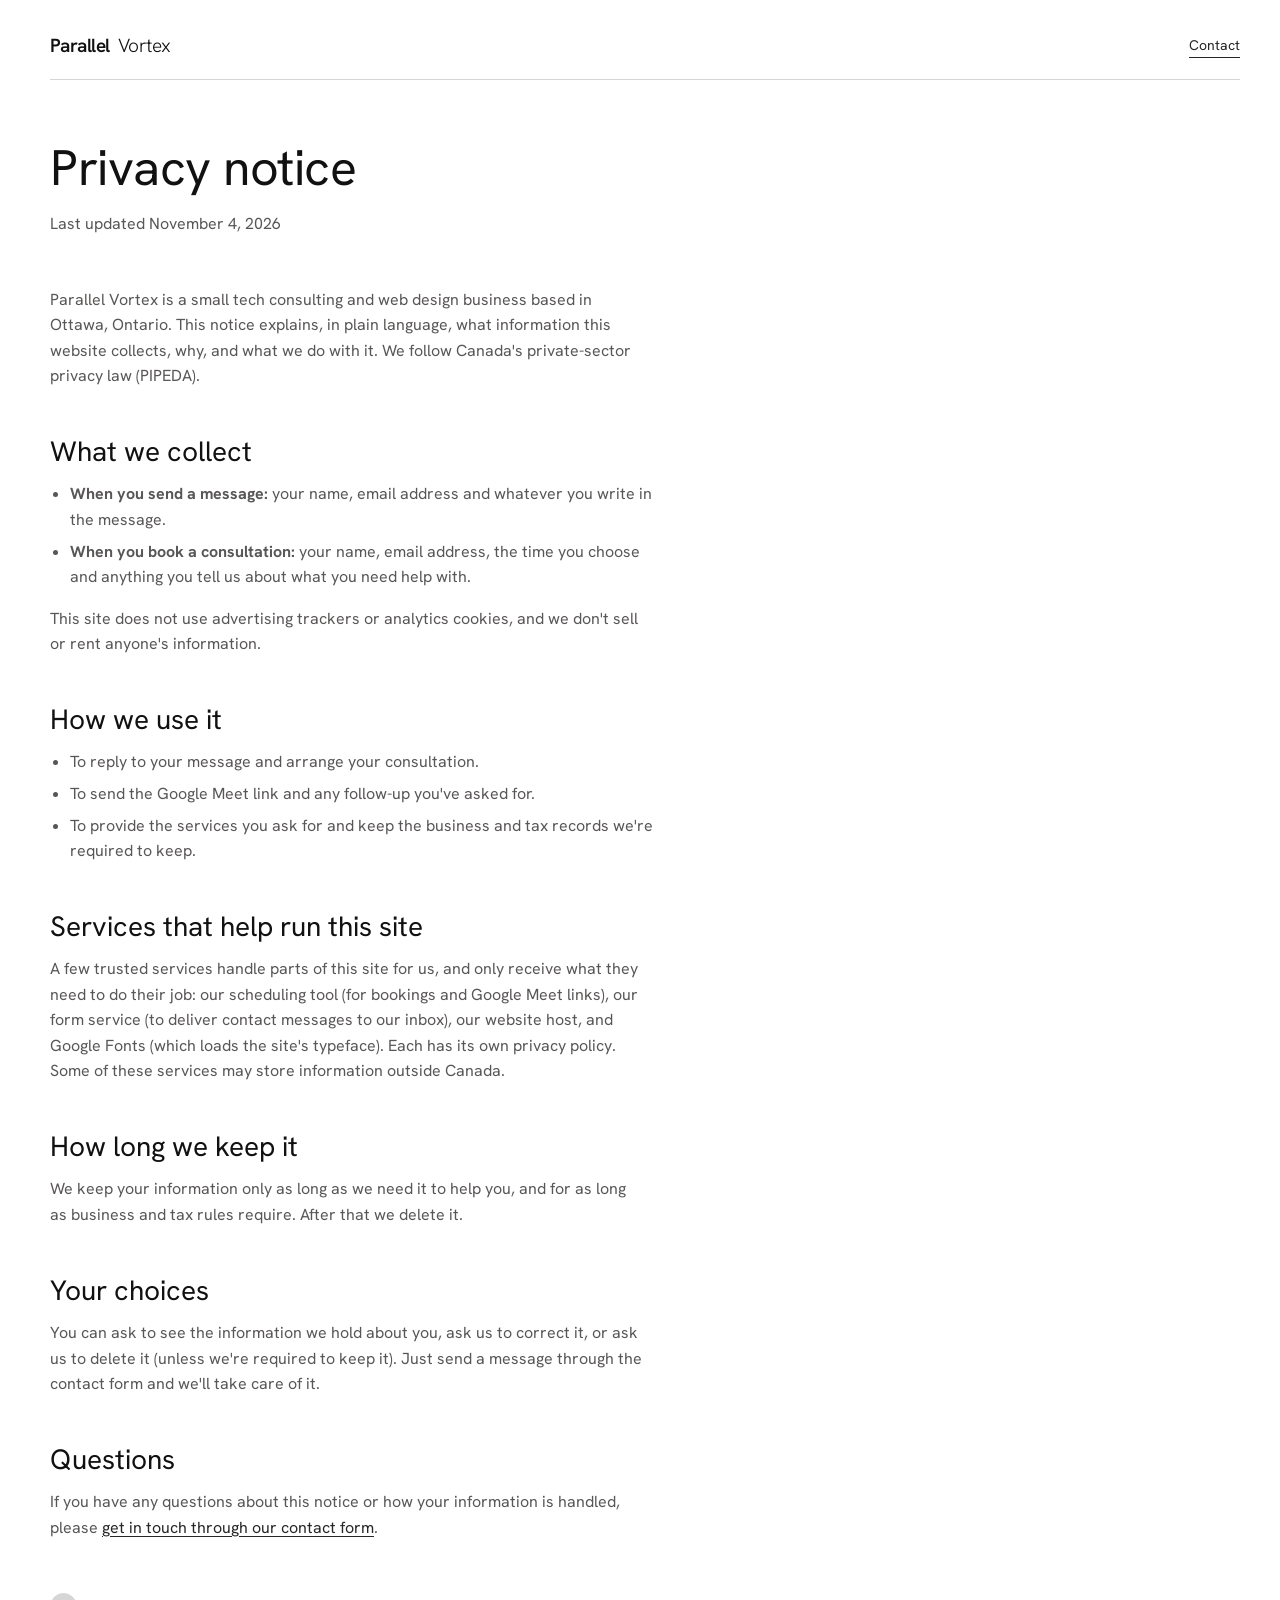
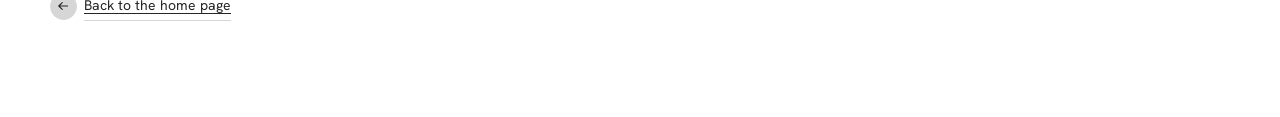
==== commit 775dfe7a: "Remove on-site payments Payments won't run through the site. Drops the checkout modal and script, th" ====
--- a/privacy.html
+++ b/privacy.html
@@ -36,7 +36,6 @@
       <ul>
         <li><strong>When you send a message:</strong> your name, email address and whatever you write in the message.</li>
         <li><strong>When you book a consultation:</strong> your name, email address, the time you choose and anything you tell us about what you need help with.</li>
-        <li><strong>When you pay for a service:</strong> the amount and the email address you use. Card and PayPal details are entered on Stripe's or PayPal's own secure pages. We never see or store your full card number.</li>
       </ul>
       <p>This site does not use advertising trackers or analytics cookies, and we don't sell or rent anyone's information.</p>
 
@@ -44,11 +43,11 @@
       <ul>
         <li>To reply to your message and arrange your consultation.</li>
         <li>To send the Google Meet link and any follow-up you've asked for.</li>
-        <li>To deliver the services you pay for and keep the business and tax records we're required to keep.</li>
+        <li>To provide the services you ask for and keep the business and tax records we're required to keep.</li>
       </ul>
 
       <h2 class="font-M">Services that help run this site</h2>
-      <p>A few trusted services handle parts of this site for us, and only receive what they need to do their job: our scheduling tool (for bookings and Google Meet links), our form service (to deliver contact messages to our inbox), Stripe and PayPal (for payments), our website host, and Google Fonts (which loads the site's typeface). Each has its own privacy policy. Some of these services may store information outside Canada.</p>
+      <p>A few trusted services handle parts of this site for us, and only receive what they need to do their job: our scheduling tool (for bookings and Google Meet links), our form service (to deliver contact messages to our inbox), our website host, and Google Fonts (which loads the site's typeface). Each has its own privacy policy. Some of these services may store information outside Canada.</p>
 
       <h2 class="font-M">How long we keep it</h2>
       <p>We keep your information only as long as we need it to help you, and for as long as business and tax rules require. After that we delete it.</p>
--- a/css/components.css
+++ b/css/components.css
@@ -227,32 +227,7 @@
 .field-row--3 { grid-template-columns: 2fr 1fr 1fr; }
 @media (max-width: 479px) { .field-row--3 { grid-template-columns: 1fr 1fr; } .field-row--3 > :first-child { grid-column: 1 / -1; } }
 
-/* ==========================================================================
-   Modal (checkout)
-   ========================================================================== */
-.modal { position: fixed; inset: 0; z-index: 950; display: none; }
-.modal.is-open { display: block; }
-.modal__backdrop {
-  position: absolute; inset: 0; background: var(--overlay);
-  -webkit-backdrop-filter: blur(1.5rem); backdrop-filter: blur(1.5rem); opacity: 0;
-}
-.modal__scroller { position: absolute; inset: 0; overflow-y: auto; overscroll-behavior: contain; display: flex; padding: 2rem 1.5rem; }
-.modal__panel {
-  --cut: 3rem;
-  position: relative; margin: auto; width: 100%; max-width: 54rem; background: var(--white); color: var(--night-black);
-  padding: 3.2rem 2.4rem 3rem; clip-path: polygon(0 0, calc(100% - var(--cut)) 0, 100% var(--cut), 100% 100%, 0 100%);
-}
-@media (min-width: 768px) { .modal__panel { padding: 4.5rem 4.5rem 4rem; } }
-.modal__close { position: absolute; top: 1.6rem; right: 4.2rem; }
-.modal__eyebrow { color: var(--coal); display: block; margin-bottom: 1.2rem; }
-.modal__title { margin-bottom: .6rem; padding-right: 4rem; }
-.modal__sub { color: var(--coal); margin-bottom: 3rem; }
-.modal__form { display: flex; flex-direction: column; gap: 1.6rem; }
-.modal__actions { display: flex; align-items: center; justify-content: space-between; gap: 2rem; margin-top: 2rem; flex-wrap: wrap; }
-.modal__note { color: var(--grey); display: flex; align-items: center; gap: .6rem; }
-.modal__step[hidden] { display: none; }
-
-/* Success state shared by booking / checkout / contact */
+/* Success state shared by booking / contact */
 .success { display: flex; flex-direction: column; align-items: flex-start; gap: 1.6rem; }
 .success__icon {
   width: 5.6rem; height: 5.6rem; border-radius: 50%; border: .1rem solid currentColor;
--- a/css/sections.css
+++ b/css/sections.css
@@ -315,10 +315,7 @@
 .sessionCard__text { margin-top: 1rem; color: var(--coal); max-width: 36rem; }
 .sessionCard__price { margin-top: auto; padding-top: 2.4rem; }
 .sessionCard__priceInner { border-top: .1rem solid var(--slate); padding-top: 1.6rem; display: flex; gap: .8rem; align-items: center; color: var(--off-black); }
-.sessionCard__actions { display: flex; flex-direction: column; gap: 2rem; margin-top: 2.6rem; }
-@media (min-width: 480px) and (max-width: 767px) { .sessionCard__actions { flex-direction: row; gap: 3rem; } }
-.sessionCard__actions .buttonArrow { width: 100%; justify-content: space-between; }
-.sessionCard__actions .button__title { flex: 1; text-align: left; }
+.sessionCard__actions { margin-top: 2.6rem; }
 
 /* ==========================================================================
    Contact
